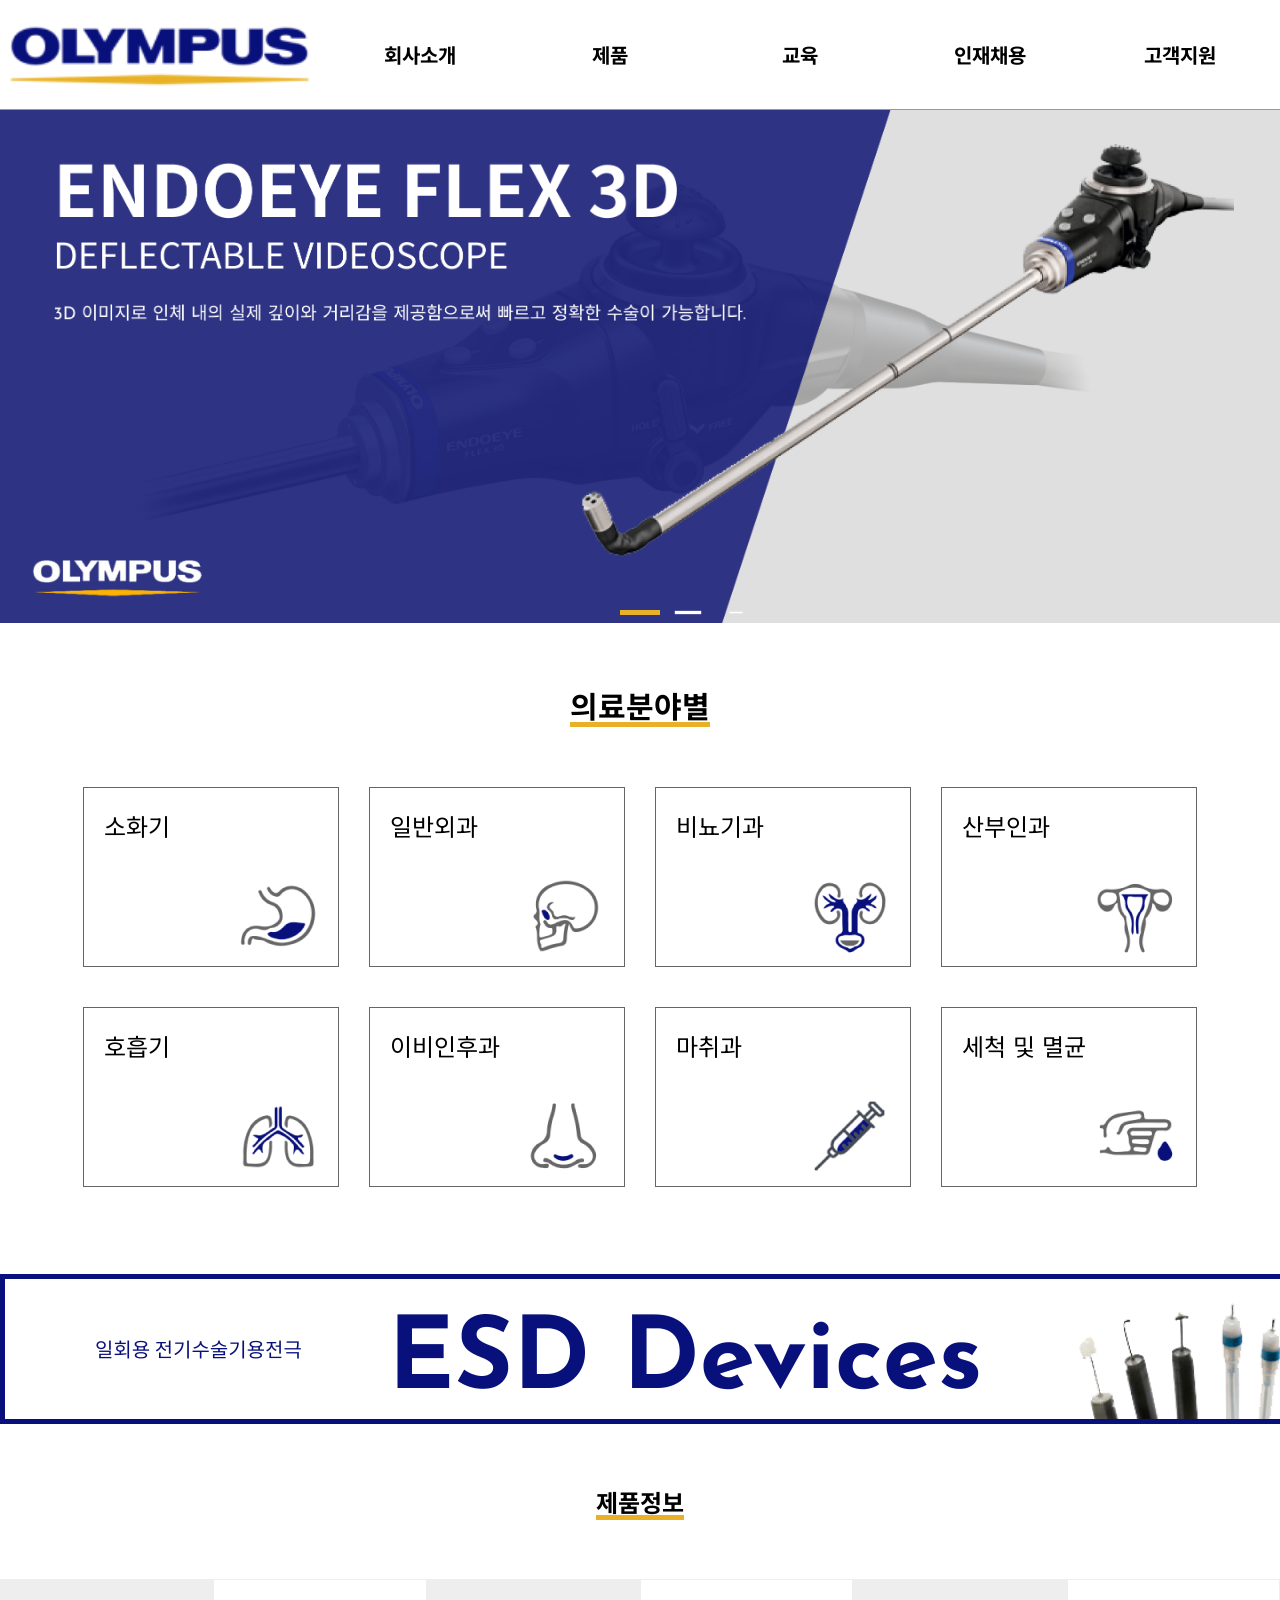
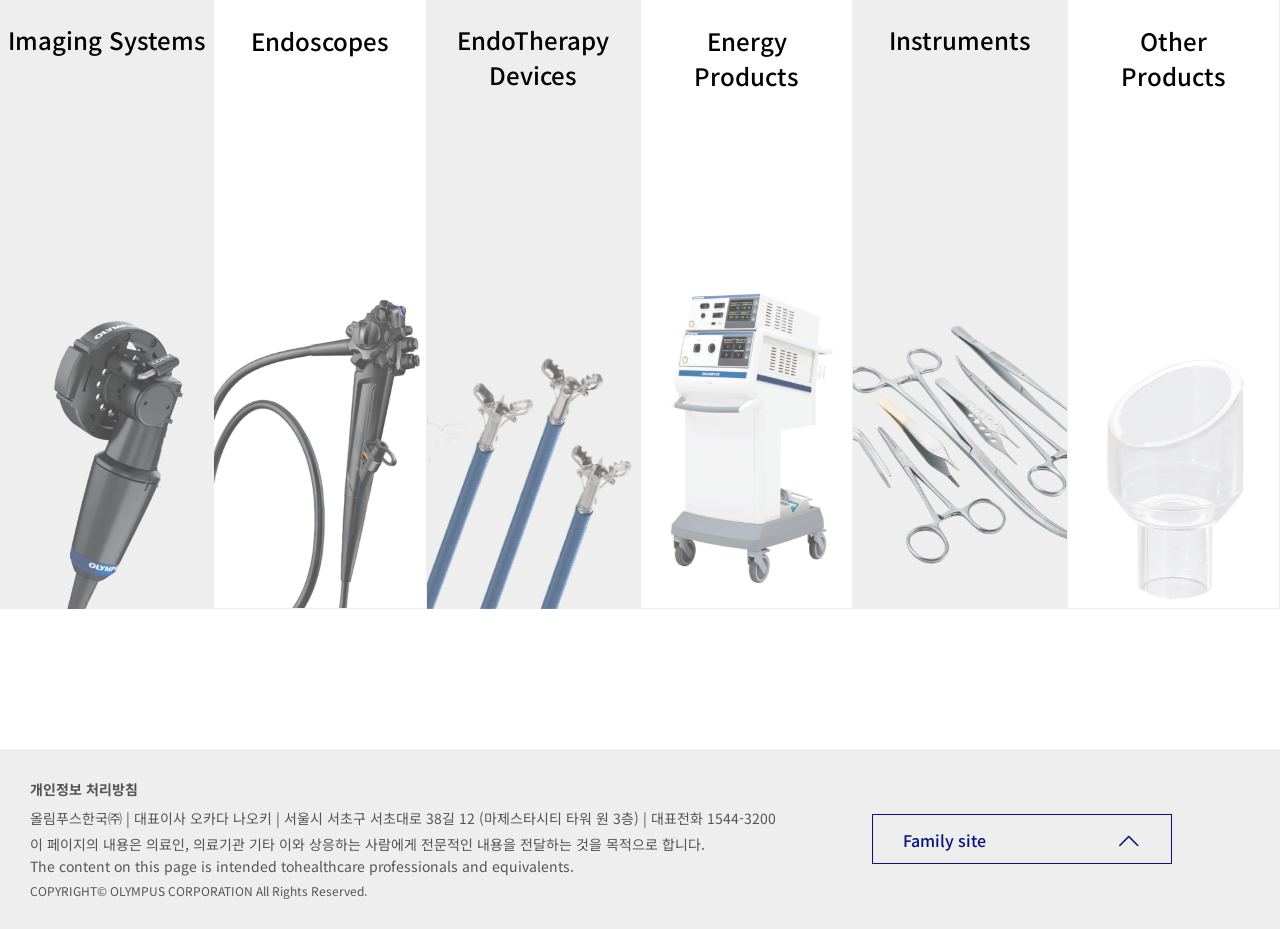
==== index.html @ 22948b25 "Add files via upload" ====
<!DOCTYPE html>
<html lang="ko">
<head>
  <meta charset="UTF-8">
  <meta http-equiv="X-UA-Compatible" content="IE=edge">
  <meta name="viewport" content="width=device-width, initial-scale=1.0">
  <title>올림푸스 홈페이지</title>
  <!-- AOS -->
  <link href="https://unpkg.com/aos@2.3.1/dist/aos.css" rel="stylesheet">
  <!-- 웹폰트 -->
  <link href="https://fonts.googleapis.com/css2?family=Noto+Sans+KR:wght@400;500&display=swap" rel="stylesheet">
  <!-- Bootstrap 아이콘 -->
  <link rel="stylesheet" href="https://cdn.jsdelivr.net/npm/bootstrap-icons@1.9.1/font/bootstrap-icons.css">
  <!-- style.css(공통) -->
  <link rel="stylesheet" href="./css/reset.css">

<!-- Link Swiper's CSS -->
<link
rel="stylesheet"
href="https://cdn.jsdelivr.net/npm/swiper/swiper-bundle.min.css"
/>
  
  <!-- mobile.css: 767px까지(모바일) -->
  <link 
    rel="stylesheet" 
    href="css/mobile.css" 
    media="screen and (max-width: 767px)"
  >
  <!-- pc.css: 768px 부터(큰화면) - Breakpoint(중단점) -->
  <link 
    rel="stylesheet" 
    href="css/pc.css"
    media="screen and (min-width: 768px)"
  >

  <!-- 제이쿼리 -->
  <script src="https://ajax.googleapis.com/ajax/libs/jquery/3.6.0/jquery.min.js"></script>


  <!-- Swiper JS -->
  <script src="https://cdn.jsdelivr.net/npm/swiper/swiper-bundle.min.js"></script> 
</head>
<body>

  
  <header id="main-header">
    <div class="container">
        <h1>
            <a href="index.html">
                <img src="./images/support/logo.png" alt="올림푸스 한국">
            </a>
        </h1>

        <nav id="gnb">
            <ul class="depth1">
                <button id="close-btn">
                    <i class="bi bi-x-lg"></i>
                </button>
                <li><p>CATEGORY</p></li>

                <li>
                    <div class="title-menu" >
                        <a href="#">회사소개</a><i class="bi bi-chevron-down"></i>
                    </div>
                    <ul class="depth2" >
                        <li><a href="intro.html">올림푸스 한국</a></li>
                        <li><a href="#">오시는 길</a></li>
                    </ul>
                </li>

                <li>
                    <div class="title-menu" >
                        <a href="#">제품</a><i class="bi bi-chevron-down"></i>
                    </div>
                    <ul class="depth2" >
                        <li><a href="#">모든 제품</a></li>
                        <li><a href="product.html">소화기</a></li>
                        <li><a href="#">일반외과</a></li>
                        <li><a href="#">비뇨기과</a></li>
                        <li><a href="#">산부인과</a></li>
                        <li><a href="#">호흡기</a></li>
                        <li><a href="#">이비인후과</a></li>
                        <li><a href="#">마취과</a></li>
                        <li><a href="#">세척 및 살균</a></li>
                    </ul>
                </li>

                <li>
                  <div class="title-menu">
                      <a href="#">교육</a><i class="bi bi-chevron-down"></i>
                  </div>
                  <ul class="depth2">
                      <li><a href="https://www.endoatlas.net/ea/AtW01/106.aspx">EndoAtlas</a></li>
                      <li><a href="https://www.olympusprofed.com/">글로벌 교육</a></li>
                  </ul>
              </li>
              
                <li>
                    <div class="title-menu" >
                        <a href="#">인재채용</a><i class="bi bi-chevron-down"></i>
                    </div>
                    <ul class="depth2" >
                        <li><a href="post.html">인사제도</a></li>
                        <li><a href="#">인재육성</a></li>
                        <li><a href="#">채용공고</a></li>
                    </ul>
                </li>
                <li>
                    <div class="title-menu" >
                        <a href="#">고객지원</a><i class="bi bi-chevron-down"></i>
                    </div>
                    <ul class="depth2">
                        <li><a href="support.html">관련문의</a></li>
                        <li><a href="#">견적 및 AS문의</a></li>
                        <li><a href="#">브로셔 다운로드</a></li>
                    </ul>
                </li>
            </ul>
        </nav>
        <button id="toggle-btn">
            <i class="bi bi-list"></i>
        </button>
    </div>
</header>
  
 
 
  <section id="k-main-Banner">
      <div class="k-container">

    <!-- Swiper -->
    <div class="swiper mySwiper">
      <div class="swiper-wrapper">
        
        <div class="swiper-slide">
          <a href="#" class="w-main-img">
            <img src="./images/index/main-banner1.png" alt="">
          </a>
            <a href="#" class="m-main-img">
              <img src="./images/index/m-main-banner1.png" alt="">
            </a>
        </div> <!--1번이미지-->


        <div class="swiper-slide">
          <a href="#" class="w-main-img">
            <img src="./images/index/main-banner2.png" alt="">
          </a>        
            <a href="#" class="m-main-img">
              <img src="./images/index/m-main-banner2.png" alt="">
            </a>
        </div> <!--2번이미지-->


        <div class="swiper-slide">
          <a href="#" class="w-main-img">
            <img src="./images/index/main-banner3.png" alt="">
          </a>        
            <a href="#" class="m-main-img">
              <img src="./images/index/m-main-banner3.png" alt="">
            </a>          
        </div><!--3번이미지-->

      </div>




      <div class="swiper-pagination"></div>

    </div>

       

      </div>
    </section>
  


    <section id="k-field">
      <div class="k-container">
          <h1>의료분야별</h1>
    
        <ul class="k-list">

            <li class="k-col">
              <a href="#">
                <p>소화기</p>
                <img src="./images/index/icon1.png" alt="소화기">
              </a>
            </li>

            <li class="k-col">
              <a href="#">
                <p>일반외과</p>
                <img src="./images/index/icon2.png" alt="일반외과">
              </a>
            </li>

            <li class="k-col">
              <a href="#">
                <p>비뇨기과</p>
              <img src="./images/index/icon3.png" alt="비뇨기과">
              </a>
            </li>


            <li class="k-col">
              <a href="#">
                <p>산부인과</p>
                <img src="./images/index/icon4.png" alt="산부인과">
              </a>
            </li>

            <li class="k-col">
              <a href="#">
                <p>호흡기</p>
                <img src="./images/index/icon5.png" alt="호흡기">
              </a>
            </li>

            <li class="k-col">
              <a href="#">
                <p>이비인후과</p>
                <img src="./images/index/icon6.png" alt="이비인후과">
              </a>
            </li>

            <li class="k-col">
              <a href="#">
                <p>마취과</p>
              <img src="./images/index/icon7.png" alt="마취과">
              </a>
            </li>

            <li class="k-col">
              <a href="#">
                <p>세척 및 멸균</p>
                <img src="./images/index/icon8.png" alt="세척 및 멸균">
              </a>
            </li>
            
          </ul>
      </div>
        
    </section> 

 <section id="k-new-banner">

    <div class="k-container">

    <div class="k-slider2">
      
      
      <div class="k-sliders2" id="k-m-slider2">

        <!-- 웹용 배너 -->
         <div class="k-bg">
          <a href="product.html">
            <img src="./images/index/newproduct-banner1.png" alt="EZ Shot Plus">
          </a>
         </div>
        
         <div class="k-bg k-w-img">
          <a href="product.html">
            <img src="./images/index/newproduct-banner2.png" alt="ESD Devices">
          </a>
         </div>
        
      
      <div class="k-bg k-w-img">
        <a href="product.html">
          <img src="./images/index/newproduct-banner3.png" alt="CF-H170">
        </a>
      </div> 
      
      <!--웹배너 이미지-->


      <!-- 모바일용 배너 -->
      <div class="k-m-new">
        <div class="k-m-bg">
          <img src="./images/index/m-newproduct-banner1.png" alt="">
        </div>

        <div class="k-m-bg">
          <img src="./images/index/m-newproduct-banner2.png" alt="">
        </div>

        <div class="k-m-bg">
          <img src="./images/index/m-newproduct-banner3.png" alt="">
        </div>
      </div> <!--모바일배너 이미지-->
  
      </div> <!--sliders-->
    
    </div> <!--slider-->

    </div> <!--container-->


    </section>

    <section id="k-product">

      <div class="k-container">
        <h1>제품정보</h1>

        <ul>

          <li class="k-col2" >
            <a href="#">
              Imaging Systems
          </a></li>

          <li class="k-col2" >
            <a href="#">
              Endoscopes
          </a></li>

          <li class="k-col2" >
            <a href="#">
              EndoTherapy <br>
              Devices
          </a></li>

          <li class="k-col2" >
            <a href="#">
              Energy <br>
              Products
          </a></li>

          <li class="k-col2" >
            <a href="#">
              Instruments
          </a></li>

          <li class="k-col2" >
            <a href="#">
              Other<br>
              Products
              
          </a></li>
          
        </ul>
       
       
        
      </div>

    </section> 

    <footer class="container">
      <div class="footer-info">
        <p>개인정보 처리방침</p>
        <p>
          올림푸스한국㈜ | 대표이사 오카다 나오키 | <br />서울시 서초구 서초대로
          38길 12 (마제스타시티 타워 원 3층) | <br />대표전화 1544-3200
        </p>
        <p>
          이 페이지의 내용은 의료인, 의료기관 기타 이와 상응하는 <br />사람에게
          전문적인 내용을 전달하는 것을 목적으로 합니다.
        </p>
        <p>
          The content on this page is intended to<br />healthcare professionals
          and equivalents.
        </p>
        <p class="copy">COPYRIGHT© OLYMPUS CORPORATION All Rights Reserved.</p>
      </div>
      <div class="family-site">
        <div class="family-site-">
          <p>Family site</p>
          <button id="family-site-btn">
            <i class="bi bi-chevron-up"></i>
          </button>
        </div>
        <div class="family-site-nav">
          <ul>
            <li>
              <a href="https://www.olympus-global.com/" target="_blank"
                >올림푸스 글로벌</a
              >
            </li>
            <li>
              <a href="https://www.olympus.co.kr/" target="_blank"
                >올림푸스 한국</a
              >
            </li>
            <li>
              <a href="https://olympusmedical.co.kr/" target="_blank"
                >올림푸스 의료사업</a
              >
            </li>
            <li>
              <a href="https://www.olympus-scope.co.kr/" target="_blank"
                >올림푸스 사이언스 솔루션</a
              >
            </li>
          </ul>
        </div>
      </div>
    </footer>


   <!-- 내 자바스크립트 -->
 <script src="./js/main.js"></script>

</body>
</html>
---- css/mobile.css ----
/* 모바일 */

@import url('https://fonts.googleapis.com/css2?family=Josefin+Sans:wght@500&family=Noto+Sans+KR:wght@300;400;500;700&display=swap');
@import url(./reset.css);
@import url(./m-index.css);
@import url(./m-post.css);
@import url(./m-support.css);
@import url(./m-intro.css);
@import url(./m-product.css);



/* header */
#toggle-btn {
    display: block;
    border-style: none;
    font-size: 30px;
    background: transparent;
    cursor: pointer;
}

.container {
    width: 100%;
    padding-left: 20px;
    padding-right: 20px;
}

#main-header .container {
    display: flex;
    align-items: center;
    justify-content: space-between;
    border-bottom: 1px solid #999;
    position: relative;
    width: 100%;
    height: var(--mobile-header-height);
    background: #fff;
}

#main-header h1 img {
    display: block;
    width: 108px;
}

#gnb {
    position: absolute;
    left: 0;
    top: 0;
    background: #fff;
    width: 100%;
    height: 1544;
    z-index: 999;
    display: none;
}

#gnb.on {
    display: block;
}

#close-btn {
    display: flex;
    align-items: center;
    justify-content: right;
    padding-right: 20px;
    border-style: none;
    font-size: 25px;
    background: transparent;
    cursor: pointer;
    width: 100%;
    height: var(--mobile-header-height);
}

#gnb .depth1 {
    font-weight: 700;
    font-size: 18px;
}

#gnb .depth1 .title-menu {
    display: flex;
    justify-content: space-between;
    padding: 20px;
}

#gnb .depth1 li>:nth-child(1) {
    padding: 20px;
}

#gnb .depth1 p {
    font-size: 20px;
    text-decoration: 3px solid var(--main-color2) underline;
}


/* depth2 */
.depth2 {
    display: none;
}

.depth2 li {
    background: var(--sub-color2);
    margin: 0px 20px;
    padding: 20px 0;
}

.depth2 li:last-child {
    margin-bottom: 20px;
}

.depth2 a {
    font-weight: 400 !important; 
    font-size: 16px;
    line-height: 23px;
}

#gnb .depth1 li:nth-child(4) .depth2 {
    /* outline: 1px solid green; */
    margin: 0 20px 20px;
    background: var(--sub-color2);
}

#gnb .depth1 li:nth-child(4) .depth2 li {
    display: inline-block;
    margin: 0;
}

#gnb .depth1 li:nth-child(4) .depth2 li:first-child {
    display: block;
}

#gnb .depth1 li:nth-child(4) .depth2 li:nth-child(even) {
    width: 170px;
}



.category {
    background: var(--sub-color2);
}

.category li {
    padding: 20px;
    font-weight: 400;
    font-size: 16px;
    line-height: 23px;
}

.depth2:nth-child(2).on {
    display: block;
}














/* footer */
footer {
    background: var(--sub-color2);
    display: flex;
    flex-direction: column;
    text-align: center;
    align-items: center;
    width: 100%;
    height: 306px;
    padding-left: 30px;
    margin-top: 40px;
    border-top: 1px solid #999999;
    position: relative;
}

.footer-info {
    display: flex;
    flex-direction: column;
    padding-top: 30px;
    padding-bottom: 30px;
    position: relative;
}

.footer-info p {
    color: #555;
    font-weight: 400;
    font-size: 12px;
    line-height: 14px;
    padding-bottom: 15px;
} 

.footer-info p:first-child {
    font-weight: 700;
    line-height: 17px;
}

.footer-info p:nth-child(3) {
    padding-bottom: 5px;
}

.footer-info p:nth-child(3) , .footer-info p:nth-child(4) {
    line-height: 17px;
}

.footer-info .copy {
    font-size: 10px;
    padding-top: 55px;
    padding-bottom: 0;
}

.family-site {
    position: absolute;
    top: 207px;
    /* outline: 1px solid red; */
}

.family-site- {
    display: flex;
    justify-content: space-between;
    width: 270px;
    height: 40px;
    border: 1px solid var(--main-color1);
    padding: 10px 20px;
}

.family-site- p {
    font-size: 14px;
    font-weight: 500;
    color: var(--main-color1);
}

#family-site-btn {
    border: none;
    background: transparent;
    /* outline: 1px solid red; */
}

#family-site-btn .bi {
    font-size: 20px;
    color: var(--main-color1);
}

.family-site-nav > ul {
    display: none;
}

.family-site-nav > ul.on {
    position: absolute;
    bottom: 40px;
    width: 270px;
    height: 160px;
    display: block;
}

.family-site-nav a {
    display: block;
    color: var(--sub-color1);
    background: var(--main-color1);
    font-size: 14px;
    font-weight: 500;
    padding: 10px 20px;
    text-align: left;
}
---- css/pc.css ----
/* 피씨 */

@import url('https://fonts.googleapis.com/css2?family=Josefin+Sans:wght@500&family=Noto+Sans+KR:wght@300;400;500;700&display=swap');
@import url(./reset.css);
@import url(./pc-index.css);
@import url(./pc-intro.css);
@import url(./pc-post.css);
@import url(./pc-support.css);
@import url(./pc-product.css);



/* header */
header {
    background: #fff;
}

#main-header {
    width: 100%;
    position: fixed;
    z-index: 999;
    border-bottom: 1px solid #999;
}

#main-header .container {
    width: 100%;
    display: flex;
    position: relative;
    
}

#main-header .container h1 {
    width: 300px;
    min-width: 200px;
}

#main-header .container h1>a {
    width: 100%;
    /* background: #ccc; */
    display: flex;
    justify-content: center;
    align-items: center;
    margin-top: 25px;
    margin-left: 10px;
}

#main-header .container h1>a>img {
    width: 100%;
}

/* gnb  */
#gnb {
    position: relative;
    /* background: pink; */
    margin: 0 auto;
    padding-top: 20px;
}

#gnb .depth1 {
    display: flex;
    text-align: center;
    justify-content: space-between;
}

#gnb .depth1>li {
    padding: 10px;
    /* outline: 1px solid red; */
}

#gnb .depth1>li>p {
    display: none;
}

#gnb .depth1>li>.title-menu {
    width: 170px;
    /* outline: 1px solid #888; */
    margin-bottom: 20px;
    padding: 10px;
    font-weight: 700;
    font-size: 20px;
}

#gnb .depth1>li>.title-menu>a {
    width: 30px;
}

#gnb .depth1>li>.title-menu:hover>a {
    color: var(--main-color1);
}

#gnb .depth1>li>.title-menu>.bi {
    display: none;
}

/* depth2 */
#gnb .depth2 {
    margin-top: 10px;
    display: none;
}

#gnb .depth2.on {
    display: block;
}

#gnb .depth2>li {
    padding: 10px;
}

#gnb .depth2>li>a {
    font-weight: 500;
    font-size: 16px;
}

#gnb .depth2>li:hover>a {
    font-weight: 350;
    color: var(--main-color1);
}

/* btn */
#close-btn {
    position: absolute;
    right: -32px;
    top: 0;
    display: none;
    font-size: 32px;
    background: transparent;
    border-style: none;
}

#toggle-btn {
    position: absolute;
    right: 30px;
    top: 30px;
    font-size: 32px;
    background: transparent;
    border-style: none;
    display: none;
}



/* footer */
footer {
    background: var(--sub-color2);
    display: flex;
    align-items: center;
    justify-content: space-between;
    /* height: 180px; */
    padding-left: 30px;
}

.footer-info {
    display: flex;
    flex-direction: column;
    padding-top: 30px;
    padding-bottom: 30px;
}

.footer-info p {
    color: #555;
    font-size: 14px;
    font-weight: 400;
}

.footer-info p:first-child {
    font-weight: 700;
    padding-bottom: 9px;
}

.footer-info p {
    padding-bottom: 6px;
}

@media screen and (min-width: 768px) {
    .footer-info p br {
        display: none;
    }
}

.footer-info p:nth-child(3) {
    padding-bottom: 2px;
}

.footer-info .copy {
    font-size: 12px;
    padding-bottom: 0;
}

.family-site {
    position: relative;
    margin-right: 108px;
    /* outline: 1px solid red; */
}

@media screen and (max-width: 1190px) {
    .family-site {
        margin-right: 30px;
    }
}

.family-site- {
    display: flex;
    justify-content: space-between;
    width: 300px;
    height: 50px;
    border: 1px solid var(--main-color1);
    padding: 13px 30px;
}

.family-site- p {
    font-size: 16px;
    font-weight: 500;
    color: var(--main-color1);
}

#family-site-btn {
    border: none;
    background: transparent;
    /* outline: 1px solid red; */
}

#family-site-btn .bi {
    font-size: 24px;
    color: var(--main-color1);
}

.family-site-nav>ul {
    /* outline: 1px solid red; */
    position: absolute;
    bottom: 50px;
    width: 300px;
    height: 197px;
    display: none;
}

.family-site-nav>ul.on {
    position: absolute;
    bottom: 50px;
    width: 300px;
    height: 197px;
    display: block;
}

.family-site-nav a {
    display: block;
    color: var(--sub-color1);
    background: var(--main-color1);
    font-size: 16px;
    font-weight: 500;
    padding: 13px 30px;
}
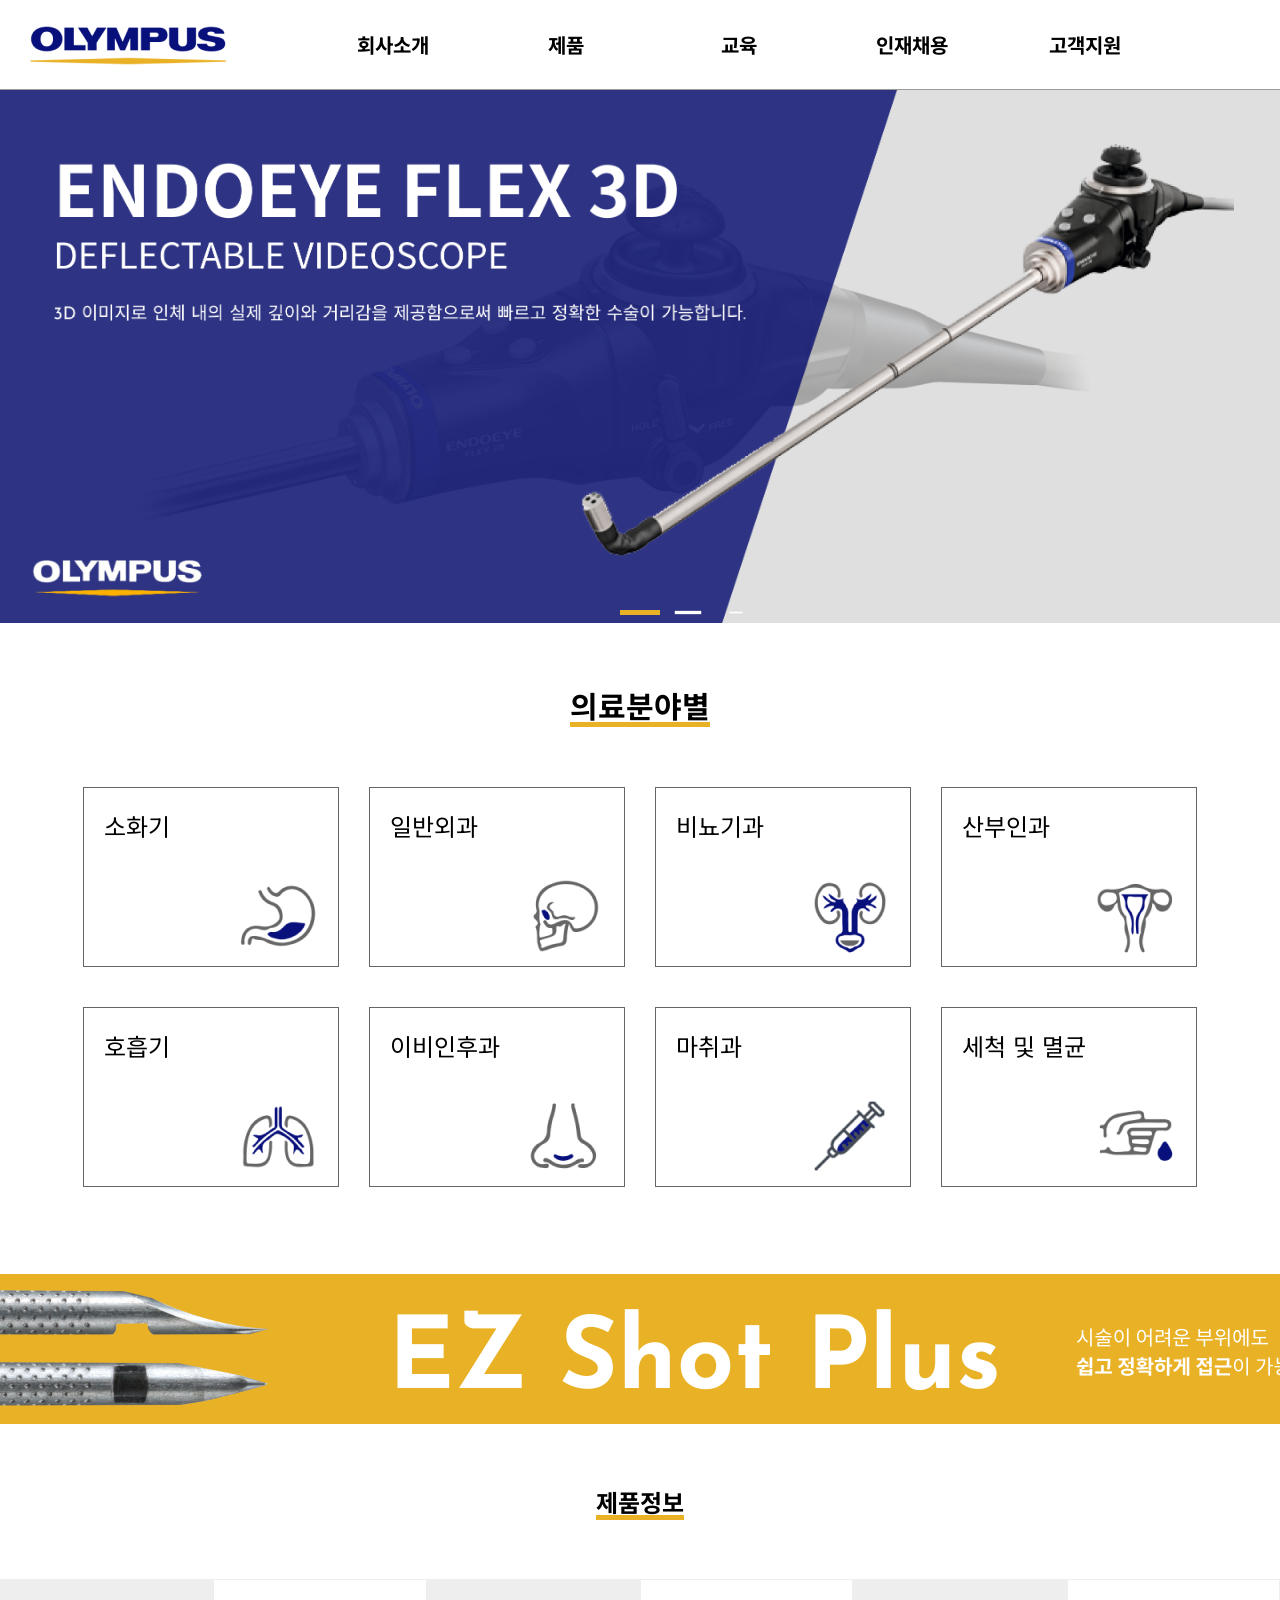
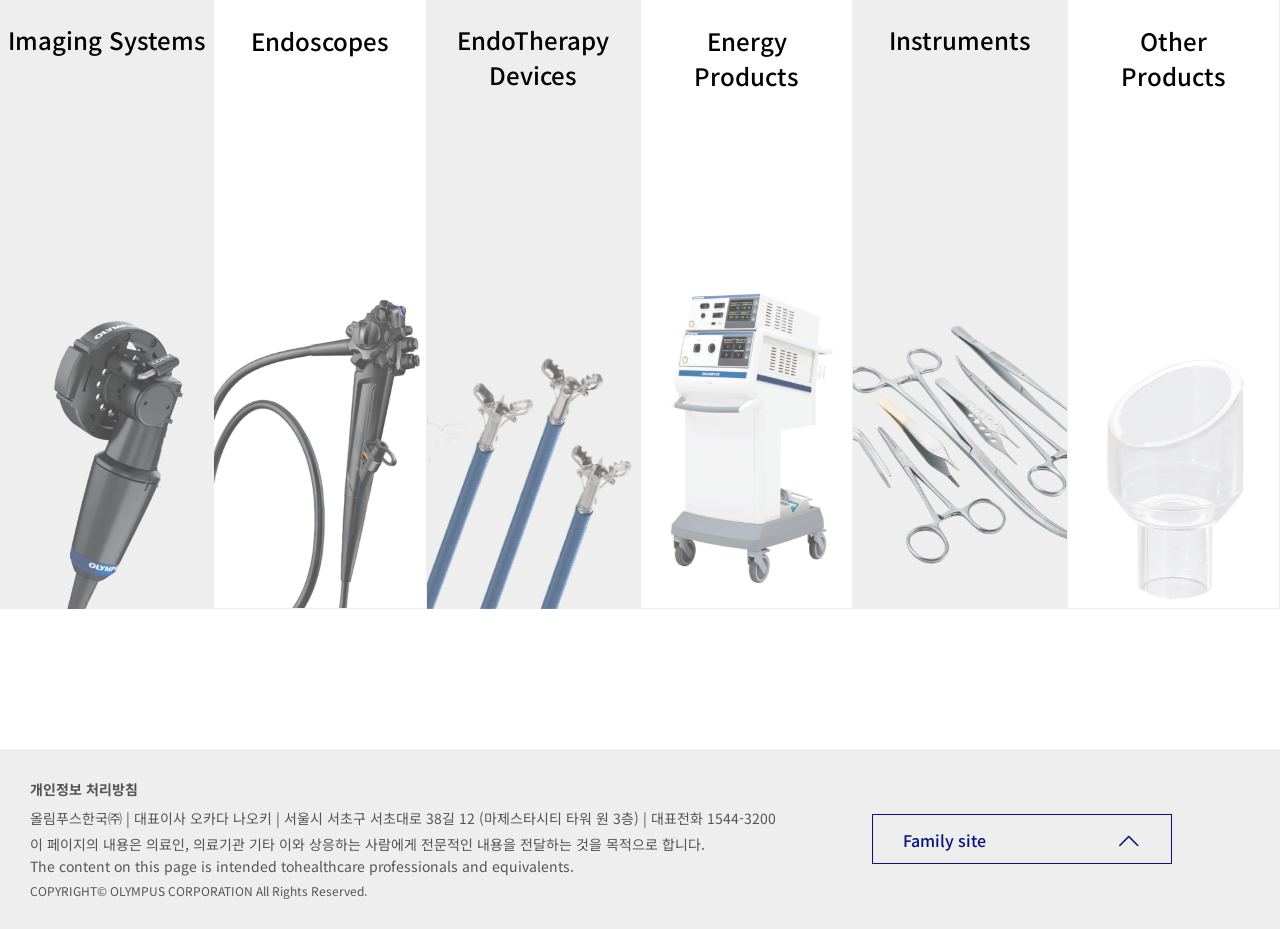
==== commit c40bf585: "Add files via upload" ====
--- a/index.html
+++ b/index.html
@@ -1,5 +1,6 @@
 <!DOCTYPE html>
 <html lang="ko">
+
 <head>
   <meta charset="UTF-8">
   <meta http-equiv="X-UA-Compatible" content="IE=edge">
@@ -14,396 +15,392 @@
   <!-- style.css(공통) -->
   <link rel="stylesheet" href="./css/reset.css">
 
-<!-- Link Swiper's CSS -->
-<link
-rel="stylesheet"
-href="https://cdn.jsdelivr.net/npm/swiper/swiper-bundle.min.css"
-/>
-  
+  <!-- Link Swiper's CSS -->
+  <link rel="stylesheet" href="https://cdn.jsdelivr.net/npm/swiper/swiper-bundle.min.css" />
+
   <!-- mobile.css: 767px까지(모바일) -->
-  <link 
-    rel="stylesheet" 
-    href="css/mobile.css" 
-    media="screen and (max-width: 767px)"
-  >
+  <link rel="stylesheet" href="css/mobile.css" media="screen and (max-width: 767px)">
   <!-- pc.css: 768px 부터(큰화면) - Breakpoint(중단점) -->
-  <link 
-    rel="stylesheet" 
-    href="css/pc.css"
-    media="screen and (min-width: 768px)"
-  >
+  <link rel="stylesheet" href="css/pc.css" media="screen and (min-width: 768px)">
 
   <!-- 제이쿼리 -->
   <script src="https://ajax.googleapis.com/ajax/libs/jquery/3.6.0/jquery.min.js"></script>
 
 
   <!-- Swiper JS -->
-  <script src="https://cdn.jsdelivr.net/npm/swiper/swiper-bundle.min.js"></script> 
+  <script src="https://cdn.jsdelivr.net/npm/swiper/swiper-bundle.min.js"></script>
 </head>
+
 <body>
 
-  
+
   <header id="main-header">
     <div class="container">
-        <h1>
-            <a href="index.html">
-                <img src="./images/support/logo.png" alt="올림푸스 한국">
-            </a>
-        </h1>
-
-        <nav id="gnb">
-            <ul class="depth1">
-                <button id="close-btn">
-                    <i class="bi bi-x-lg"></i>
-                </button>
-                <li><p>CATEGORY</p></li>
-
-                <li>
-                    <div class="title-menu" >
-                        <a href="#">회사소개</a><i class="bi bi-chevron-down"></i>
-                    </div>
-                    <ul class="depth2" >
-                        <li><a href="intro.html">올림푸스 한국</a></li>
-                        <li><a href="#">오시는 길</a></li>
-                    </ul>
-                </li>
-
-                <li>
-                    <div class="title-menu" >
-                        <a href="#">제품</a><i class="bi bi-chevron-down"></i>
-                    </div>
-                    <ul class="depth2" >
-                        <li><a href="#">모든 제품</a></li>
-                        <li><a href="product.html">소화기</a></li>
-                        <li><a href="#">일반외과</a></li>
-                        <li><a href="#">비뇨기과</a></li>
-                        <li><a href="#">산부인과</a></li>
-                        <li><a href="#">호흡기</a></li>
-                        <li><a href="#">이비인후과</a></li>
-                        <li><a href="#">마취과</a></li>
-                        <li><a href="#">세척 및 살균</a></li>
-                    </ul>
-                </li>
-
-                <li>
-                  <div class="title-menu">
-                      <a href="#">교육</a><i class="bi bi-chevron-down"></i>
-                  </div>
-                  <ul class="depth2">
-                      <li><a href="https://www.endoatlas.net/ea/AtW01/106.aspx">EndoAtlas</a></li>
-                      <li><a href="https://www.olympusprofed.com/">글로벌 교육</a></li>
-                  </ul>
-              </li>
-              
-                <li>
-                    <div class="title-menu" >
-                        <a href="#">인재채용</a><i class="bi bi-chevron-down"></i>
-                    </div>
-                    <ul class="depth2" >
-                        <li><a href="post.html">인사제도</a></li>
-                        <li><a href="#">인재육성</a></li>
-                        <li><a href="#">채용공고</a></li>
-                    </ul>
-                </li>
-                <li>
-                    <div class="title-menu" >
-                        <a href="#">고객지원</a><i class="bi bi-chevron-down"></i>
-                    </div>
-                    <ul class="depth2">
-                        <li><a href="support.html">관련문의</a></li>
-                        <li><a href="#">견적 및 AS문의</a></li>
-                        <li><a href="#">브로셔 다운로드</a></li>
-                    </ul>
-                </li>
+      <h1>
+        <a href="index.html">
+          <img src="./images/support/logo.png" alt="올림푸스 한국">
+        </a>
+      </h1>
+
+      <nav id="gnb">
+        <button id="close-btn">
+          <i class="bi bi-x-lg"></i>
+        </button>
+        <p>CATEGORY</p>
+        <ul class="depth1">
+
+          <li>
+            <div class="title-menu">
+              <a href="#">회사소개</a><i class="bi bi-chevron-down"></i>
+            </div>
+            <ul class="depth2">
+              <li><a href="intro.html">올림푸스 한국</a></li>
+              <li><a href="#">오시는 길</a></li>
             </ul>
-        </nav>
-        <button id="toggle-btn">
-            <i class="bi bi-list"></i>
-        </button>
-    </div>
-</header>
-  
- 
- 
+          </li>
+
+          <li>
+            <div class="title-menu">
+              <a href="#">제품</a><i class="bi bi-chevron-down"></i>
+            </div>
+            <ul class="depth2">
+              <li><a href="#">모든 제품</a></li>
+              <li><a href="product.html">소화기</a></li>
+              <li><a href="#">일반외과</a></li>
+              <li><a href="#">비뇨기과</a></li>
+              <li><a href="#">산부인과</a></li>
+              <li><a href="#">호흡기</a></li>
+              <li><a href="#">이비인후과</a></li>
+              <li><a href="#">마취과</a></li>
+              <li><a href="#">세척 및 살균</a></li>
+            </ul>
+          </li>
+
+          <li>
+            <div class="title-menu">
+              <a href="#">교육</a><i class="bi bi-chevron-down"></i>
+            </div>
+            <ul class="depth2">
+              <li><a href="https://www.endoatlas.net/ea/AtW01/106.aspx">EndoAtlas</a></li>
+              <li><a href="https://www.olympusprofed.com/">글로벌 교육</a></li>
+            </ul>
+          </li>
+
+          <li>
+            <div class="title-menu">
+              <a href="#">인재채용</a><i class="bi bi-chevron-down"></i>
+            </div>
+            <ul class="depth2">
+              <li><a href="post.html">인사제도</a></li>
+              <li><a href="#">인재육성</a></li>
+              <li><a href="#">채용공고</a></li>
+            </ul>
+          </li>
+          <li>
+            <div class="title-menu">
+              <a href="#">고객지원</a><i class="bi bi-chevron-down"></i>
+            </div>
+            <ul class="depth2">
+              <li><a href="support.html">관련문의</a></li>
+              <li><a href="#">견적 및 AS문의</a></li>
+              <li><a href="#">브로셔 다운로드</a></li>
+            </ul>
+          </li>
+        </ul>
+      </nav>
+      <button id="toggle-btn">
+        <i class="bi bi-list"></i>
+      </button>
+    </div>
+  </header>
+
+
+
   <section id="k-main-Banner">
-      <div class="k-container">
-
-    <!-- Swiper -->
-    <div class="swiper mySwiper">
-      <div class="swiper-wrapper">
-        
-        <div class="swiper-slide">
-          <a href="#" class="w-main-img">
-            <img src="./images/index/main-banner1.png" alt="">
-          </a>
+    <div class="k-container">
+
+      <!-- Swiper -->
+      <div class="swiper mySwiper">
+        <div class="swiper-wrapper">
+
+          <div class="swiper-slide">
+            <a href="#" class="w-main-img">
+              <img src="./images/index/main-banner1.png" alt="">
+            </a>
             <a href="#" class="m-main-img">
               <img src="./images/index/m-main-banner1.png" alt="">
             </a>
-        </div> <!--1번이미지-->
-
-
-        <div class="swiper-slide">
-          <a href="#" class="w-main-img">
-            <img src="./images/index/main-banner2.png" alt="">
-          </a>        
+          </div>
+          <!--1번이미지-->
+
+
+          <div class="swiper-slide">
+            <a href="#" class="w-main-img">
+              <img src="./images/index/main-banner2.png" alt="">
+            </a>
             <a href="#" class="m-main-img">
               <img src="./images/index/m-main-banner2.png" alt="">
             </a>
-        </div> <!--2번이미지-->
-
-
-        <div class="swiper-slide">
-          <a href="#" class="w-main-img">
-            <img src="./images/index/main-banner3.png" alt="">
-          </a>        
+          </div>
+          <!--2번이미지-->
+
+
+          <div class="swiper-slide">
+            <a href="#" class="w-main-img">
+              <img src="./images/index/main-banner3.png" alt="">
+            </a>
             <a href="#" class="m-main-img">
               <img src="./images/index/m-main-banner3.png" alt="">
-            </a>          
-        </div><!--3번이미지-->
+            </a>
+          </div>
+          <!--3번이미지-->
+
+        </div>
+
+
+
+
+        <div class="swiper-pagination"></div>
 
       </div>
 
 
 
-
-      <div class="swiper-pagination"></div>
-
-    </div>
-
-       
+    </div>
+  </section>
+
+
+
+  <section id="k-field">
+    <div class="k-container">
+      <h1>의료분야별</h1>
+
+      <ul class="k-list">
+
+        <li class="k-col">
+          <a href="#">
+            <p>소화기</p>
+            <img src="./images/index/icon1.png" alt="소화기">
+          </a>
+        </li>
+
+        <li class="k-col">
+          <a href="#">
+            <p>일반외과</p>
+            <img src="./images/index/icon2.png" alt="일반외과">
+          </a>
+        </li>
+
+        <li class="k-col">
+          <a href="#">
+            <p>비뇨기과</p>
+            <img src="./images/index/icon3.png" alt="비뇨기과">
+          </a>
+        </li>
+
+
+        <li class="k-col">
+          <a href="#">
+            <p>산부인과</p>
+            <img src="./images/index/icon4.png" alt="산부인과">
+          </a>
+        </li>
+
+        <li class="k-col">
+          <a href="#">
+            <p>호흡기</p>
+            <img src="./images/index/icon5.png" alt="호흡기">
+          </a>
+        </li>
+
+        <li class="k-col">
+          <a href="#">
+            <p>이비인후과</p>
+            <img src="./images/index/icon6.png" alt="이비인후과">
+          </a>
+        </li>
+
+        <li class="k-col">
+          <a href="#">
+            <p>마취과</p>
+            <img src="./images/index/icon7.png" alt="마취과">
+          </a>
+        </li>
+
+        <li class="k-col">
+          <a href="#">
+            <p>세척 및 멸균</p>
+            <img src="./images/index/icon8.png" alt="세척 및 멸균">
+          </a>
+        </li>
+
+      </ul>
+    </div>
+
+  </section>
+
+  <section id="k-new-banner">
+
+    <div class="k-container">
+
+      <div class="k-slider2">
+
+
+        <div class="k-sliders2" id="k-m-slider2">
+
+          <!-- 웹용 배너 -->
+          <div class="k-bg">
+            <a href="product.html">
+              <img src="./images/index/newproduct-banner1.png" alt="EZ Shot Plus">
+            </a>
+          </div>
+
+          <div class="k-bg k-w-img">
+            <a href="product.html">
+              <img src="./images/index/newproduct-banner2.png" alt="ESD Devices">
+            </a>
+          </div>
+
+
+          <div class="k-bg k-w-img">
+            <a href="product.html">
+              <img src="./images/index/newproduct-banner3.png" alt="CF-H170">
+            </a>
+          </div>
+
+          <!--웹배너 이미지-->
+
+
+          <!-- 모바일용 배너 -->
+          <div class="k-m-new">
+            <div class="k-m-bg">
+              <img src="./images/index/m-newproduct-banner1.png" alt="">
+            </div>
+
+            <div class="k-m-bg">
+              <img src="./images/index/m-newproduct-banner2.png" alt="">
+            </div>
+
+            <div class="k-m-bg">
+              <img src="./images/index/m-newproduct-banner3.png" alt="">
+            </div>
+          </div>
+          <!--모바일배너 이미지-->
+
+        </div>
+        <!--sliders-->
 
       </div>
-    </section>
-  
-
-
-    <section id="k-field">
-      <div class="k-container">
-          <h1>의료분야별</h1>
-    
-        <ul class="k-list">
-
-            <li class="k-col">
-              <a href="#">
-                <p>소화기</p>
-                <img src="./images/index/icon1.png" alt="소화기">
-              </a>
-            </li>
-
-            <li class="k-col">
-              <a href="#">
-                <p>일반외과</p>
-                <img src="./images/index/icon2.png" alt="일반외과">
-              </a>
-            </li>
-
-            <li class="k-col">
-              <a href="#">
-                <p>비뇨기과</p>
-              <img src="./images/index/icon3.png" alt="비뇨기과">
-              </a>
-            </li>
-
-
-            <li class="k-col">
-              <a href="#">
-                <p>산부인과</p>
-                <img src="./images/index/icon4.png" alt="산부인과">
-              </a>
-            </li>
-
-            <li class="k-col">
-              <a href="#">
-                <p>호흡기</p>
-                <img src="./images/index/icon5.png" alt="호흡기">
-              </a>
-            </li>
-
-            <li class="k-col">
-              <a href="#">
-                <p>이비인후과</p>
-                <img src="./images/index/icon6.png" alt="이비인후과">
-              </a>
-            </li>
-
-            <li class="k-col">
-              <a href="#">
-                <p>마취과</p>
-              <img src="./images/index/icon7.png" alt="마취과">
-              </a>
-            </li>
-
-            <li class="k-col">
-              <a href="#">
-                <p>세척 및 멸균</p>
-                <img src="./images/index/icon8.png" alt="세척 및 멸균">
-              </a>
-            </li>
-            
-          </ul>
+      <!--slider-->
+
+    </div>
+    <!--container-->
+
+
+  </section>
+
+  <section id="k-product">
+
+    <div class="k-container">
+      <h1>제품정보</h1>
+
+      <ul>
+
+        <li class="k-col2">
+          <a href="#">
+            Imaging Systems
+          </a>
+        </li>
+
+        <li class="k-col2">
+          <a href="#">
+            Endoscopes
+          </a>
+        </li>
+
+        <li class="k-col2">
+          <a href="#">
+            EndoTherapy <br>
+            Devices
+          </a>
+        </li>
+
+        <li class="k-col2">
+          <a href="#">
+            Energy <br>
+            Products
+          </a>
+        </li>
+
+        <li class="k-col2">
+          <a href="#">
+            Instruments
+          </a>
+        </li>
+
+        <li class="k-col2">
+          <a href="#">
+            Other<br>
+            Products
+
+          </a>
+        </li>
+
+      </ul>
+
+
+
+    </div>
+
+  </section>
+
+  <footer class="container">
+    <div class="footer-info">
+      <p>개인정보 처리방침</p>
+      <p>
+        올림푸스한국㈜ | 대표이사 오카다 나오키 | <br />서울시 서초구 서초대로
+        38길 12 (마제스타시티 타워 원 3층) | <br />대표전화 1544-3200
+      </p>
+      <p>
+        이 페이지의 내용은 의료인, 의료기관 기타 이와 상응하는 <br />사람에게
+        전문적인 내용을 전달하는 것을 목적으로 합니다.
+      </p>
+      <p>
+        The content on this page is intended to<br />healthcare professionals
+        and equivalents.
+      </p>
+      <p class="copy">COPYRIGHT© OLYMPUS CORPORATION All Rights Reserved.</p>
+    </div>
+    <div class="family-site">
+      <div class="family-site-">
+        <p>Family site</p>
+        <button id="family-site-btn">
+          <i class="bi bi-chevron-up"></i>
+        </button>
       </div>
-        
-    </section> 
-
- <section id="k-new-banner">
-
-    <div class="k-container">
-
-    <div class="k-slider2">
-      
-      
-      <div class="k-sliders2" id="k-m-slider2">
-
-        <!-- 웹용 배너 -->
-         <div class="k-bg">
-          <a href="product.html">
-            <img src="./images/index/newproduct-banner1.png" alt="EZ Shot Plus">
-          </a>
-         </div>
-        
-         <div class="k-bg k-w-img">
-          <a href="product.html">
-            <img src="./images/index/newproduct-banner2.png" alt="ESD Devices">
-          </a>
-         </div>
-        
-      
-      <div class="k-bg k-w-img">
-        <a href="product.html">
-          <img src="./images/index/newproduct-banner3.png" alt="CF-H170">
-        </a>
-      </div> 
-      
-      <!--웹배너 이미지-->
-
-
-      <!-- 모바일용 배너 -->
-      <div class="k-m-new">
-        <div class="k-m-bg">
-          <img src="./images/index/m-newproduct-banner1.png" alt="">
-        </div>
-
-        <div class="k-m-bg">
-          <img src="./images/index/m-newproduct-banner2.png" alt="">
-        </div>
-
-        <div class="k-m-bg">
-          <img src="./images/index/m-newproduct-banner3.png" alt="">
-        </div>
-      </div> <!--모바일배너 이미지-->
-  
-      </div> <!--sliders-->
-    
-    </div> <!--slider-->
-
-    </div> <!--container-->
-
-
-    </section>
-
-    <section id="k-product">
-
-      <div class="k-container">
-        <h1>제품정보</h1>
-
+      <div class="family-site-nav">
         <ul>
-
-          <li class="k-col2" >
-            <a href="#">
-              Imaging Systems
-          </a></li>
-
-          <li class="k-col2" >
-            <a href="#">
-              Endoscopes
-          </a></li>
-
-          <li class="k-col2" >
-            <a href="#">
-              EndoTherapy <br>
-              Devices
-          </a></li>
-
-          <li class="k-col2" >
-            <a href="#">
-              Energy <br>
-              Products
-          </a></li>
-
-          <li class="k-col2" >
-            <a href="#">
-              Instruments
-          </a></li>
-
-          <li class="k-col2" >
-            <a href="#">
-              Other<br>
-              Products
-              
-          </a></li>
-          
+          <li>
+            <a href="https://www.olympus-global.com/" target="_blank">올림푸스 글로벌</a>
+          </li>
+          <li>
+            <a href="https://www.olympus.co.kr/" target="_blank">올림푸스 한국</a>
+          </li>
+          <li>
+            <a href="https://olympusmedical.co.kr/" target="_blank">올림푸스 의료사업</a>
+          </li>
+          <li>
+            <a href="https://www.olympus-scope.co.kr/" target="_blank">올림푸스 사이언스 솔루션</a>
+          </li>
         </ul>
-       
-       
-        
       </div>
-
-    </section> 
-
-    <footer class="container">
-      <div class="footer-info">
-        <p>개인정보 처리방침</p>
-        <p>
-          올림푸스한국㈜ | 대표이사 오카다 나오키 | <br />서울시 서초구 서초대로
-          38길 12 (마제스타시티 타워 원 3층) | <br />대표전화 1544-3200
-        </p>
-        <p>
-          이 페이지의 내용은 의료인, 의료기관 기타 이와 상응하는 <br />사람에게
-          전문적인 내용을 전달하는 것을 목적으로 합니다.
-        </p>
-        <p>
-          The content on this page is intended to<br />healthcare professionals
-          and equivalents.
-        </p>
-        <p class="copy">COPYRIGHT© OLYMPUS CORPORATION All Rights Reserved.</p>
-      </div>
-      <div class="family-site">
-        <div class="family-site-">
-          <p>Family site</p>
-          <button id="family-site-btn">
-            <i class="bi bi-chevron-up"></i>
-          </button>
-        </div>
-        <div class="family-site-nav">
-          <ul>
-            <li>
-              <a href="https://www.olympus-global.com/" target="_blank"
-                >올림푸스 글로벌</a
-              >
-            </li>
-            <li>
-              <a href="https://www.olympus.co.kr/" target="_blank"
-                >올림푸스 한국</a
-              >
-            </li>
-            <li>
-              <a href="https://olympusmedical.co.kr/" target="_blank"
-                >올림푸스 의료사업</a
-              >
-            </li>
-            <li>
-              <a href="https://www.olympus-scope.co.kr/" target="_blank"
-                >올림푸스 사이언스 솔루션</a
-              >
-            </li>
-          </ul>
-        </div>
-      </div>
-    </footer>
-
-
-   <!-- 내 자바스크립트 -->
- <script src="./js/main.js"></script>
+    </div>
+  </footer>
+
+
+  <!-- 내 자바스크립트 -->
+  <script src="./js/main.js"></script>
 
 </body>
-</html>
+
+</html>
--- a/css/mobile.css
+++ b/css/mobile.css
@@ -84,8 +84,10 @@
     padding: 20px;
 }
 
-#gnb .depth1 p {
+#gnb p {
+    font-weight: 700;
     font-size: 20px;
+    padding: 20px;
     text-decoration: 3px solid var(--main-color2) underline;
 }
 
@@ -130,7 +132,9 @@
     width: 170px;
 }
 
-
+#gnb .title-menu .bi {
+    outline: 1px solid red;
+}
 
 .category {
     background: var(--sub-color2);
--- a/css/pc.css
+++ b/css/pc.css
@@ -1,4 +1,4 @@
-/* 피씨 */
+/* pc */
 
 @import url('https://fonts.googleapis.com/css2?family=Josefin+Sans:wght@500&family=Noto+Sans+KR:wght@300;400;500;700&display=swap');
 @import url(./reset.css);
@@ -13,6 +13,7 @@
 /* header */
 header {
     background: #fff;
+    padding: 0 30px;
 }
 
 #main-header {
@@ -26,12 +27,10 @@
     width: 100%;
     display: flex;
     position: relative;
-    
 }
 
 #main-header .container h1 {
-    width: 300px;
-    min-width: 200px;
+    width: 197px;
 }
 
 #main-header .container h1>a {
@@ -41,11 +40,6 @@
     justify-content: center;
     align-items: center;
     margin-top: 25px;
-    margin-left: 10px;
-}
-
-#main-header .container h1>a>img {
-    width: 100%;
 }
 
 /* gnb  */
@@ -53,7 +47,6 @@
     position: relative;
     /* background: pink; */
     margin: 0 auto;
-    padding-top: 20px;
 }
 
 #gnb .depth1 {
@@ -63,19 +56,16 @@
 }
 
 #gnb .depth1>li {
-    padding: 10px;
-    /* outline: 1px solid red; */
-}
-
-#gnb .depth1>li>p {
+    padding: 30px 0;
+    /* outline: 1px solid red; */
+}
+
+#gnb p {
     display: none;
 }
 
 #gnb .depth1>li>.title-menu {
-    width: 170px;
-    /* outline: 1px solid #888; */
-    margin-bottom: 20px;
-    padding: 10px;
+    width: 173px;
     font-weight: 700;
     font-size: 20px;
 }
@@ -88,13 +78,13 @@
     color: var(--main-color1);
 }
 
-#gnb .depth1>li>.title-menu>.bi {
+#gnb .bi {
     display: none;
 }
 
 /* depth2 */
 #gnb .depth2 {
-    margin-top: 10px;
+    padding-top: 30px;
     display: none;
 }
 
@@ -103,16 +93,16 @@
 }
 
 #gnb .depth2>li {
-    padding: 10px;
+    padding: 5px 0;
 }
 
 #gnb .depth2>li>a {
+    font-weight: 350;
+    font-size: 16px;
+}
+
+#gnb .depth2>li:hover>a {
     font-weight: 500;
-    font-size: 16px;
-}
-
-#gnb .depth2>li:hover>a {
-    font-weight: 350;
     color: var(--main-color1);
 }
 
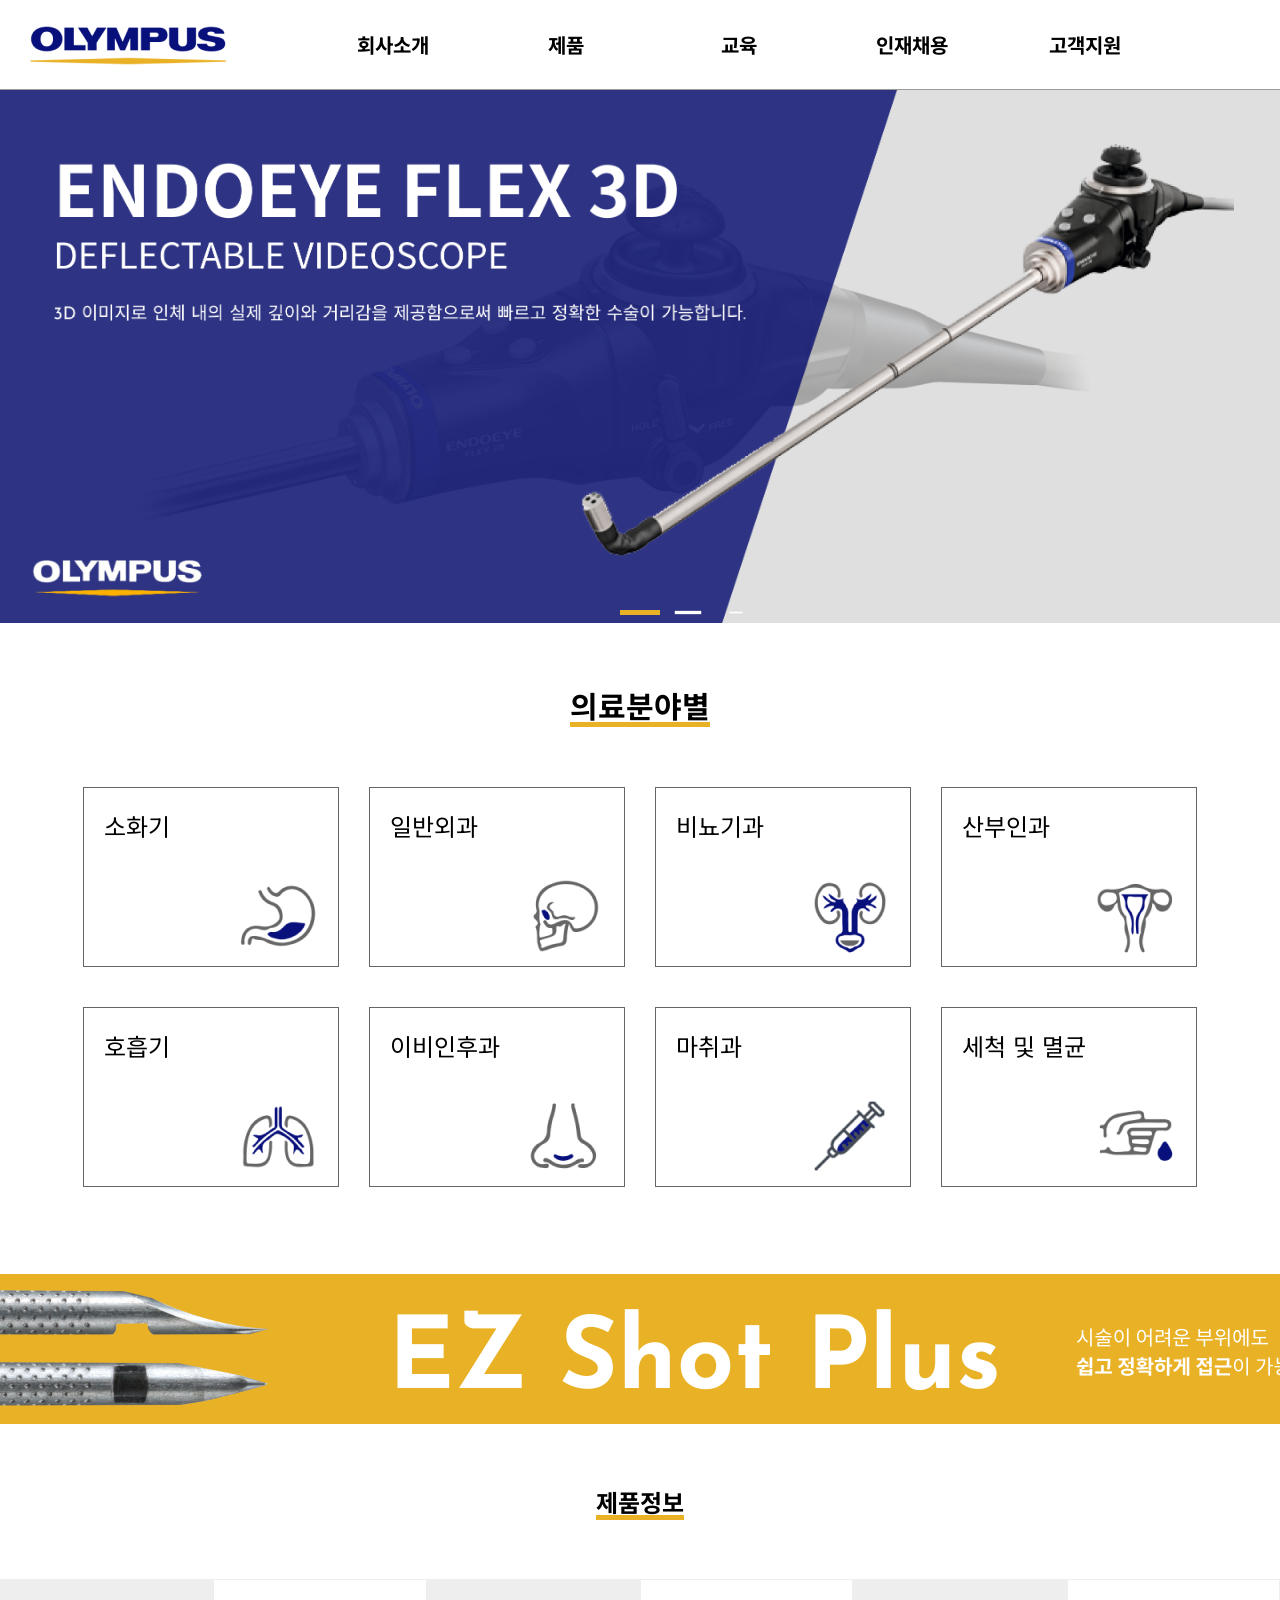
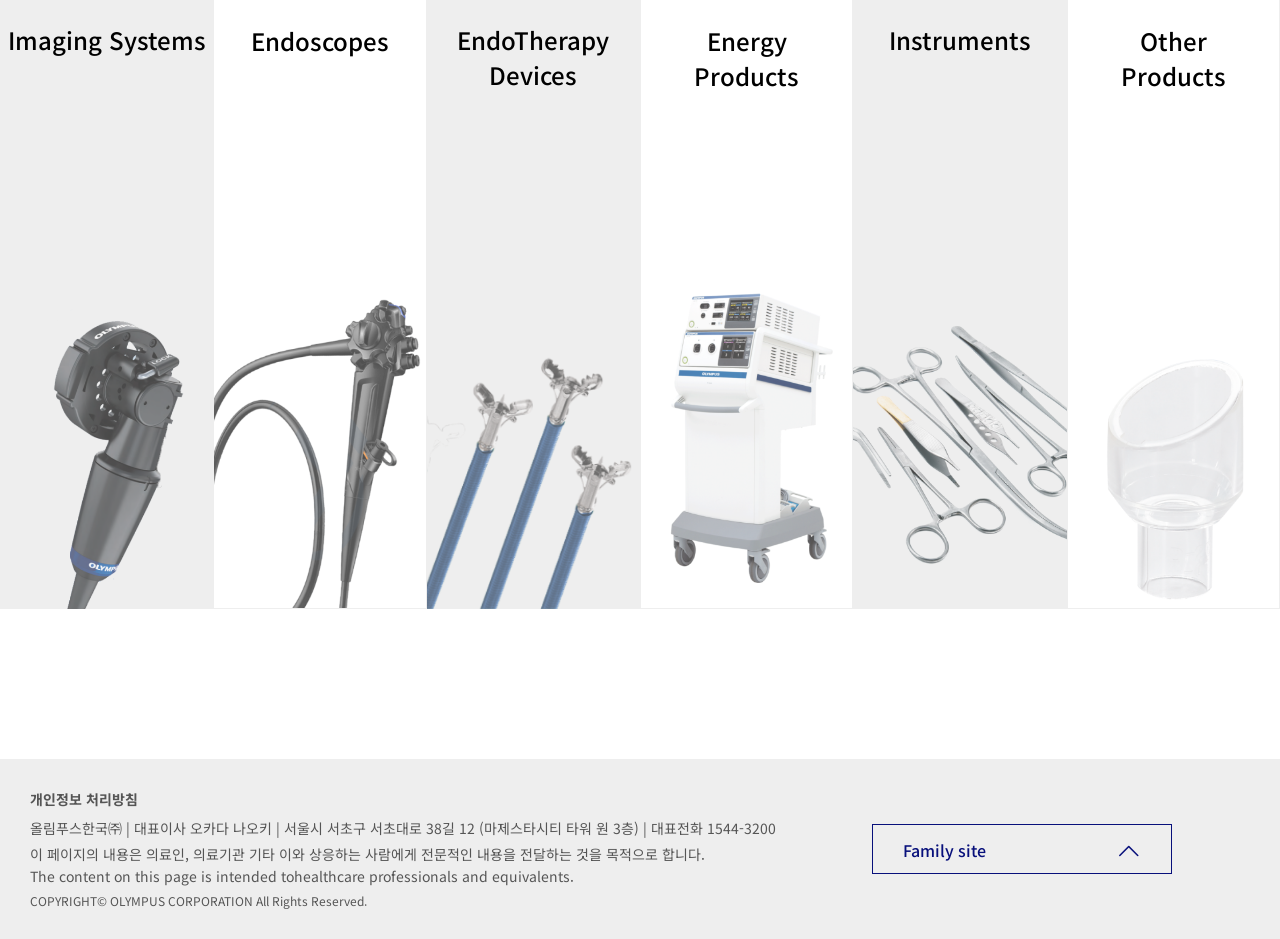
==== commit 9c48b677: "Add files via upload" ====
--- a/index.html
+++ b/index.html
@@ -54,7 +54,7 @@
               <a href="#">회사소개</a><i class="bi bi-chevron-down"></i>
             </div>
             <ul class="depth2">
-              <li><a href="intro.html">올림푸스 한국</a></li>
+              <li><a href="pages/intro.html">올림푸스 한국</a></li>
               <li><a href="#">오시는 길</a></li>
             </ul>
           </li>
@@ -65,7 +65,7 @@
             </div>
             <ul class="depth2">
               <li><a href="#">모든 제품</a></li>
-              <li><a href="product.html">소화기</a></li>
+              <li><a href="pages/product.html">소화기</a></li>
               <li><a href="#">일반외과</a></li>
               <li><a href="#">비뇨기과</a></li>
               <li><a href="#">산부인과</a></li>
@@ -91,7 +91,7 @@
               <a href="#">인재채용</a><i class="bi bi-chevron-down"></i>
             </div>
             <ul class="depth2">
-              <li><a href="post.html">인사제도</a></li>
+              <li><a href="pages/post.html">인사제도</a></li>
               <li><a href="#">인재육성</a></li>
               <li><a href="#">채용공고</a></li>
             </ul>
@@ -101,7 +101,7 @@
               <a href="#">고객지원</a><i class="bi bi-chevron-down"></i>
             </div>
             <ul class="depth2">
-              <li><a href="support.html">관련문의</a></li>
+              <li><a href="pages/support.html">관련문의</a></li>
               <li><a href="#">견적 및 AS문의</a></li>
               <li><a href="#">브로셔 다운로드</a></li>
             </ul>
@@ -250,20 +250,20 @@
 
           <!-- 웹용 배너 -->
           <div class="k-bg">
-            <a href="product.html">
+            <a href="pages/product.html">
               <img src="./images/index/newproduct-banner1.png" alt="EZ Shot Plus">
             </a>
           </div>
 
           <div class="k-bg k-w-img">
-            <a href="product.html">
+            <a href="pages/product.html">
               <img src="./images/index/newproduct-banner2.png" alt="ESD Devices">
             </a>
           </div>
 
 
           <div class="k-bg k-w-img">
-            <a href="product.html">
+            <a href="pages/product.html">
               <img src="./images/index/newproduct-banner3.png" alt="CF-H170">
             </a>
           </div>
@@ -274,15 +274,15 @@
           <!-- 모바일용 배너 -->
           <div class="k-m-new">
             <div class="k-m-bg">
-              <img src="./images/index/m-newproduct-banner1.png" alt="">
+              <img src="./images/index/m-newproduct-banner1.png" alt="EZ Shot Plus">
             </div>
 
             <div class="k-m-bg">
-              <img src="./images/index/m-newproduct-banner2.png" alt="">
+              <img src="./images/index/m-newproduct-banner2.png" alt="ESD Devices">
             </div>
 
             <div class="k-m-bg">
-              <img src="./images/index/m-newproduct-banner3.png" alt="">
+              <img src="./images/index/m-newproduct-banner3.png" alt="CF-H170">
             </div>
           </div>
           <!--모바일배너 이미지-->
--- a/css/pc.css
+++ b/css/pc.css
@@ -137,6 +137,7 @@
     justify-content: space-between;
     /* height: 180px; */
     padding-left: 30px;
+    margin-top: 150px;
 }
 
 .footer-info {
